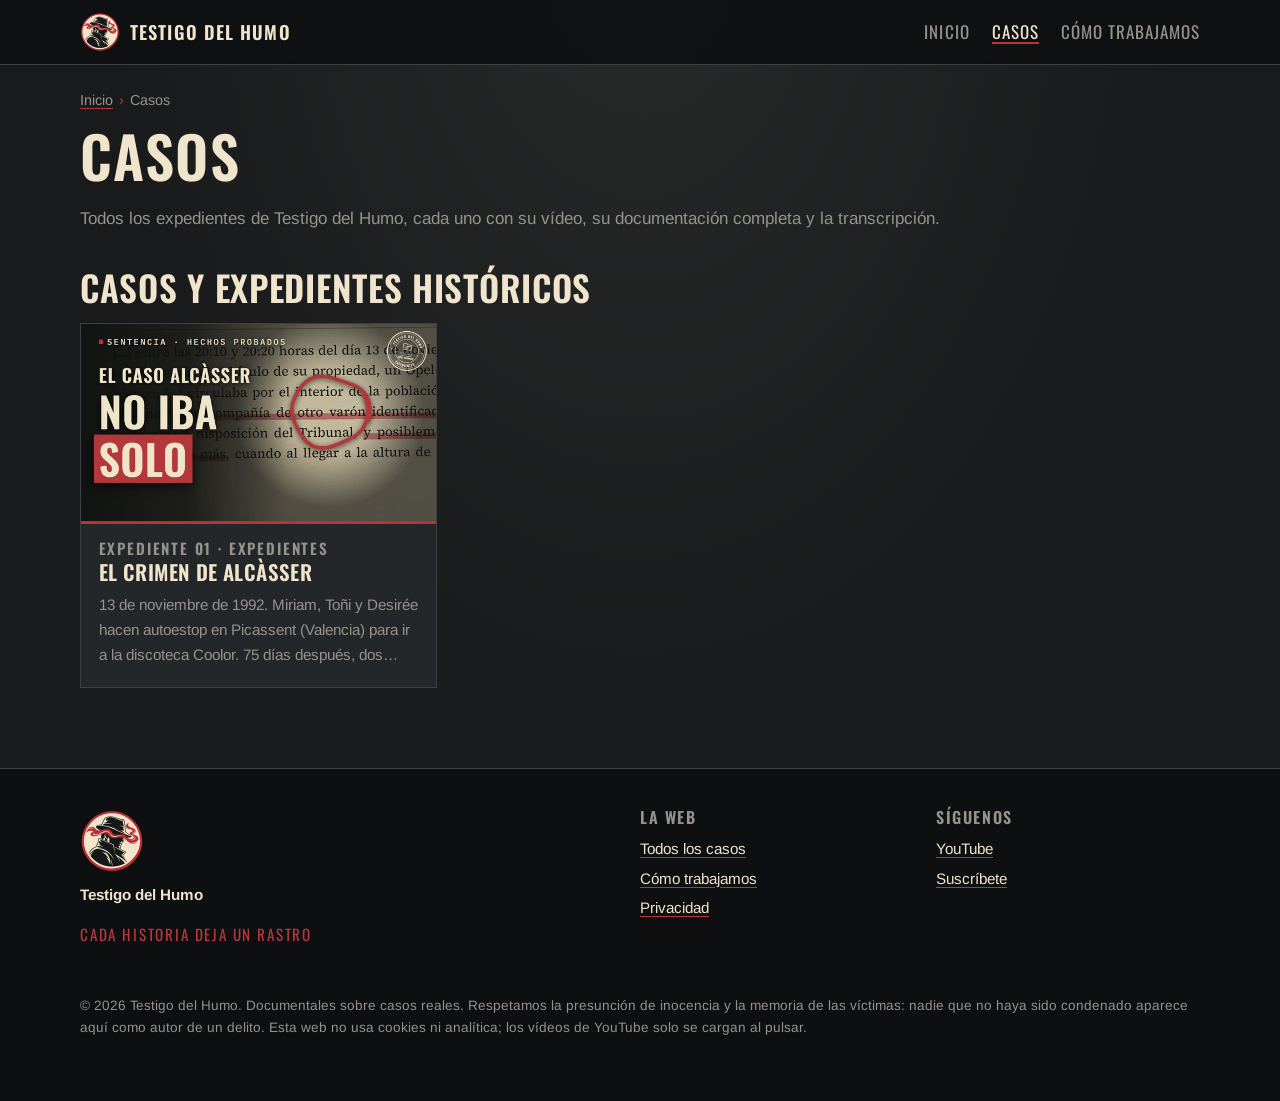
==== casos/index.html @ 7e3a2152 "web: edición del 2026-10-26" ====
<!doctype html>
<html lang="es">
<head>
<meta charset="utf-8">
<meta name="viewport" content="width=device-width, initial-scale=1">
<title>Casos · Testigo del Humo</title>
<meta name="description" content="Archivo de casos de Testigo del Humo: true crime en español con cada hecho documentado y sus fuentes.">
<link rel="canonical" href="https://testigodelhumo.github.io/casos/">
<meta name="theme-color" content="#0e0f10">
<meta property="og:type" content="website">
<meta property="og:site_name" content="Testigo del Humo">
<meta property="og:locale" content="es_ES">
<meta property="og:title" content="Casos">
<meta property="og:description" content="Archivo de casos de Testigo del Humo: true crime en español con cada hecho documentado y sus fuentes.">
<meta property="og:url" content="https://testigodelhumo.github.io/casos/">
<meta property="og:image" content="https://testigodelhumo.github.io/img/og.jpg">
<meta name="twitter:card" content="summary_large_image">
<link rel="icon" href="/img/favicon-32.png" sizes="32x32">
<link rel="apple-touch-icon" href="/img/icono-180.png">
<link rel="preload" href="/fuentes/Oswald-Variable.ttf" as="font" type="font/ttf" crossorigin>
<link rel="stylesheet" href="/tema.css">
<link rel="stylesheet" href="/estilo.css?v=eq.a7o">
<script type="application/ld+json">{"@context":"https://schema.org","@type":"BreadcrumbList","itemListElement":[{"@type":"ListItem","position":1,"name":"Inicio","item":"https://testigodelhumo.github.io/"},{"@type":"ListItem","position":2,"name":"Casos","item":"https://testigodelhumo.github.io/casos/"}]}</script>
<script type="application/ld+json">{"@context":"https://schema.org","@type":"CollectionPage","name":"Casos de Testigo del Humo","url":"https://testigodelhumo.github.io/casos/","hasPart":[{"@type":"CreativeWork","name":"El crimen de Alcàsser","url":"https://testigodelhumo.github.io/casos/alcasser/"}]}</script>
</head>
<body>
<a class="salto" href="#contenido">Saltar al contenido</a>
<header class="barra"><div class="envoltura barra__dentro">
<a class="marca" href="/" aria-label="Testigo del Humo, inicio"><img src="/img/logo-80.png" alt="" width="40" height="40"><span>Testigo del Humo</span></a>
<nav aria-label="Principal" style="margin-left:auto"><ul class="menu"><li><a href="/">Inicio</a></li><li><a href="/casos/" aria-current="page">Casos</a></li><li><a href="/metodo/">Cómo trabajamos</a></li></ul></nav>
</div></header>
<main id="contenido">
<div class="envoltura"><nav class="migas" aria-label="Ruta"><ol><li><a href="/">Inicio</a></li><li><span aria-current="page">Casos</span></li></ol></nav><h1>Casos</h1><p class="tenue">Todos los expedientes de Testigo del Humo, cada uno con su vídeo, su documentación completa y la transcripción.</p><h2>Casos y expedientes históricos</h2><div class="rejilla"><article class="tarjeta">
<img src="/casos/alcasser/miniatura-640.jpg" alt="" width="640" height="360" loading="lazy">
<div class="tarjeta__texto">
<p class="rotulo">EXPEDIENTE 01 · EXPEDIENTES</p>
<h3><a href="/casos/alcasser/">El crimen de Alcàsser</a></h3>
<p>13 de noviembre de 1992. Miriam, Toñi y Desirée hacen autoestop en Picassent (Valencia) para ir a la discoteca Coolor. 75 días después, dos…</p>
</div></article></div></div>
</main>
<footer class="pie"><div class="envoltura">
<div class="pie__rejilla">
<div class="pie__marca"><img src="/img/logo-128.png" alt="" width="64" height="64"><p><strong>Testigo del Humo</strong></p><p class="pie__lema">CADA HISTORIA DEJA UN RASTRO</p></div>
<div><h2>La web</h2><ul><li><a href="/casos/">Todos los casos</a></li><li><a href="/metodo/">Cómo trabajamos</a></li><li><a href="/privacidad/">Privacidad</a></li></ul></div>
<div><h2>Síguenos</h2><ul><li><a href="https://www.youtube.com/@TestigoDelHumo" rel="noopener">YouTube</a></li><li><a href="https://www.youtube.com/@TestigoDelHumo?sub_confirmation=1" rel="noopener">Suscríbete</a></li></ul></div>
</div>
<p class="pie__legal">© 2026 Testigo del Humo. Documentales sobre casos reales. Respetamos la presunción de inocencia y la memoria de las víctimas: nadie que no haya sido condenado aparece aquí como autor de un delito. Esta web no usa cookies ni analítica; los vídeos de YouTube solo se cargan al pulsar.</p>
</div></footer>
<script src="/web.js?v=q8.t3b" defer></script>
</body>
</html>
---- tema.css ----
:root{--carbon:#181A1B;--marfil:#F0E4CC;--carmin:#B4373D;--humo:#96938B;--negro:#0e0f10;--grafito:#24272a;--acero:#3d4044;--papel:#e6d8bb;--tinta:#1c1a17;--ambar:#c9a25b;color-scheme:dark}
@font-face{font-family:"TdH Oswald";src:url("/fuentes/Oswald-Variable.ttf") format("truetype");font-weight:200 700;font-display:swap}
@font-face{font-family:"TdH Arimo";src:url("/fuentes/Arimo-Regular.ttf") format("truetype");font-weight:400;font-display:swap}
@font-face{font-family:"TdH Arimo";src:url("/fuentes/Arimo-Bold.ttf") format("truetype");font-weight:700;font-display:swap}
---- estilo.css ----
/* Web de Testigo del Humo. Los colores salen de src/theme.ts (tema.css, generado por scripts/web.mjs): aquí solo var(). */
*, *::before, *::after { box-sizing: border-box; }
html { -webkit-text-size-adjust: 100%; scroll-behavior: smooth; }
body {
  margin: 0;
  background: var(--carbon);
  color: var(--marfil);
  font: 400 1.0625rem/1.65 "TdH Arimo", Arial, sans-serif;
  background-image: radial-gradient(ellipse at 50% -10%, color-mix(in srgb, var(--humo) 14%, transparent), transparent 60%);
  background-attachment: fixed;
}
[id] { scroll-margin-top: 84px; }
img { max-width: 100%; height: auto; display: block; }
a { color: inherit; text-decoration-color: var(--carmin); text-underline-offset: 3px; }
a:hover { color: var(--marfil); text-decoration-thickness: 2px; }
a, button, summary, [role="tab"] { cursor: pointer; }
:focus-visible { outline: 2px solid var(--carmin); outline-offset: 3px; }
h1, h2, h3, .rotulo, .boton, .pestanas button {
  font-family: "TdH Oswald", Impact, sans-serif;
  font-weight: 600;
  text-transform: uppercase;
  letter-spacing: .02em;
  line-height: 1.1;
}
h1 { font-size: clamp(2rem, 6vw, 3.6rem); margin: .2em 0 .3em; }
h2 { font-size: clamp(1.5rem, 3.6vw, 2.2rem); margin: 2.2rem 0 1rem; }
h3 { font-size: 1.25rem; margin: 1.8rem 0 .7rem; }
p { margin: 0 0 1em; }
.envoltura { width: min(1120px, 100% - 32px); margin-inline: auto; }
.estrecho { width: min(780px, 100% - 32px); margin-inline: auto; }
.solo-lector { position: absolute; width: 1px; height: 1px; overflow: hidden; clip: rect(0 0 0 0); white-space: nowrap; }
.salto { position: absolute; left: -999px; top: 8px; background: var(--marfil); color: var(--carbon); padding: 8px 12px; z-index: 10; }
.salto:focus { left: 8px; }
.rotulo { color: var(--carmin); font-size: .95rem; letter-spacing: .12em; margin: 0; }
.tenue { color: var(--humo); }

/* Cabecera y pie */
.barra { position: sticky; top: 0; z-index: 5; background: color-mix(in srgb, var(--negro) 88%, transparent); backdrop-filter: blur(8px); border-bottom: 1px solid var(--acero); }
.barra__dentro { display: flex; align-items: center; gap: 16px; min-height: 64px; }
.marca { display: flex; align-items: center; gap: 10px; text-decoration: none; font-family: "TdH Oswald", sans-serif; font-weight: 600; text-transform: uppercase; letter-spacing: .06em; font-size: 1.15rem; }
.marca img { width: 40px; height: 40px; }
.menu { display: flex; gap: 22px; list-style: none; margin: 0 0 0 auto; padding: 0; font-family: "TdH Oswald", sans-serif; text-transform: uppercase; letter-spacing: .06em; }
.menu a { text-decoration: none; color: var(--humo); }
.menu a:hover, .menu a[aria-current="page"] { color: var(--marfil); }
.menu a[aria-current="page"] { box-shadow: inset 0 -2px var(--carmin); }
.pie { margin-top: 5rem; border-top: 1px solid var(--acero); background: var(--negro); padding: 2.5rem 0 3rem; font-size: .95rem; }
.pie__rejilla { display: grid; gap: 2rem; grid-template-columns: 2fr 1fr 1fr; }
.pie h2 { font-size: 1rem; margin: 0 0 .6rem; color: var(--humo); letter-spacing: .1em; }
.pie ul { list-style: none; margin: 0; padding: 0; }
.pie li { margin: .3rem 0; }
.pie__marca img { width: 64px; height: 64px; margin-bottom: .6rem; }
.pie__lema { font-family: "TdH Oswald", sans-serif; text-transform: uppercase; letter-spacing: .12em; color: var(--carmin); }
.pie__legal { color: var(--humo); margin-top: 2rem; font-size: .85rem; }

/* Botones */
.boton { display: inline-flex; align-items: center; gap: 8px; padding: .7rem 1.2rem; border: 1px solid var(--marfil); color: var(--marfil); text-decoration: none; background: transparent; font-size: 1rem; }
.boton:hover { background: var(--marfil); color: var(--carbon); }
.boton--carmin { background: var(--carmin); border-color: var(--carmin); }
.boton--carmin:hover { background: var(--marfil); border-color: var(--marfil); }
.boton svg { width: 20px; height: 20px; fill: currentColor; }

/* Portada */
.portada { padding: 4rem 0 2rem; text-align: center; }
.portada__logo { width: 132px; height: 132px; margin: 0 auto 1.2rem; }
.portada h1 { margin-bottom: .1em; }
.portada__lema { font-family: "TdH Oswald", sans-serif; text-transform: uppercase; letter-spacing: .2em; color: var(--carmin); margin-bottom: 1.4rem; }
.portada__texto { max-width: 640px; margin: 0 auto 1.6rem; color: var(--humo); }
.portada .botones { display: flex; gap: 12px; justify-content: center; flex-wrap: wrap; }

/* Tarjetas de caso */
.rejilla { display: grid; gap: 24px; grid-template-columns: repeat(auto-fill, minmax(300px, 1fr)); }
.tarjeta { position: relative; background: var(--grafito); border: 1px solid var(--acero); transition: border-color .2s, transform .2s; }
.tarjeta:hover { border-color: var(--carmin); transform: translateY(-2px); }
.tarjeta img { aspect-ratio: 16 / 9; width: 100%; object-fit: cover; }
.tarjeta__texto { padding: 1rem 1.1rem 1.2rem; }
.tarjeta h3 { margin: .3rem 0 .5rem; font-size: 1.3rem; }
.tarjeta h3 a { text-decoration: none; }
.tarjeta h3 a::after { content: ""; position: absolute; inset: 0; }
.tarjeta p { color: var(--humo); font-size: .95rem; margin: 0; }
.destacado { display: grid; gap: 28px; grid-template-columns: 1.4fr 1fr; align-items: center; background: var(--grafito); border: 1px solid var(--acero); padding: 18px; position: relative; }
.destacado:hover { border-color: var(--carmin); }
.destacado img { aspect-ratio: 16 / 9; width: 100%; object-fit: cover; }
.destacado h2 { margin: .4rem 0 .8rem; }
.destacado h2 a { text-decoration: none; }
.destacado h2 a::after { content: ""; position: absolute; inset: 0; }
.ejes { display: grid; gap: 16px; grid-template-columns: repeat(auto-fill, minmax(190px, 1fr)); list-style: none; padding: 0; margin: 0; }
.ejes li { background: var(--grafito); border: 1px solid var(--acero); padding: 1rem; text-align: center; }
.ejes img { width: 96px; height: 96px; margin: 0 auto .6rem; }
.ejes strong { display: block; font-family: "TdH Oswald", sans-serif; text-transform: uppercase; letter-spacing: .04em; }
.ejes span { color: var(--humo); font-size: .9rem; }
.principios { display: grid; gap: 18px; grid-template-columns: repeat(auto-fill, minmax(240px, 1fr)); }
.principios div { border-left: 3px solid var(--carmin); padding: .2rem 0 .2rem 1rem; }
.principios strong { font-family: "TdH Oswald", sans-serif; text-transform: uppercase; letter-spacing: .04em; display: block; margin-bottom: .2rem; }
.principios p { color: var(--humo); margin: 0; font-size: .95rem; }

/* Ficha del caso */
.migas { font-size: .9rem; color: var(--humo); margin: 1.5rem 0 0; }
.migas ol { list-style: none; display: flex; flex-wrap: wrap; gap: 6px; padding: 0; margin: 0; }
.migas li + li::before { content: "›"; margin-right: 6px; color: var(--carmin); }
.ficha__cabeza { padding: 1rem 0 1.4rem; }
.ficha__datos { display: flex; flex-wrap: wrap; gap: 6px 20px; color: var(--humo); font-size: .95rem; margin: 0; padding: 0; list-style: none; }
.reproductor { position: relative; aspect-ratio: 16 / 9; background: var(--negro); border: 1px solid var(--acero); overflow: hidden; }
.reproductor img, .reproductor iframe { position: absolute; inset: 0; width: 100%; height: 100%; object-fit: cover; border: 0; }
.reproductor button { position: absolute; inset: 0; width: 100%; background: transparent; border: 0; display: grid; place-items: center; }
.reproductor button span { width: 84px; height: 84px; border-radius: 50%; background: var(--carmin); display: grid; place-items: center; box-shadow: 0 0 0 10px color-mix(in srgb, var(--carmin) 30%, transparent); transition: transform .2s; }
.reproductor button:hover span { transform: scale(1.08); }
.reproductor button svg { width: 34px; height: 34px; fill: var(--marfil); margin-left: 5px; }
.reproductor__pronto { margin-top: .7rem; }
.pestanas { display: flex; gap: 4px; border-bottom: 1px solid var(--acero); margin: 2rem 0 0; overflow-x: auto; }
.pestanas button { background: none; border: 0; color: var(--humo); padding: .9rem 1.1rem; font-size: 1.05rem; border-bottom: 3px solid transparent; white-space: nowrap; }
.pestanas button[aria-selected="true"] { color: var(--marfil); border-bottom-color: var(--carmin); }
.pestanas button:hover { color: var(--marfil); }
.panel { padding-top: .6rem; }
.js .panel[hidden] { display: none; }
.aviso { border: 1px solid var(--carmin); background: color-mix(in srgb, var(--carmin) 12%, transparent); padding: .9rem 1.1rem; margin: 1.4rem 0; }
.aviso p { margin: 0; }
.capitulos { list-style: none; padding: 0; margin: 0; counter-reset: cap; }
.capitulos li { border-bottom: 1px solid var(--acero); }
.capitulos li > * { display: flex; gap: 16px; padding: .65rem .2rem; text-decoration: none; }
.capitulos a:hover { background: var(--grafito); }
.capitulos time { font-family: "TdH Oswald", sans-serif; color: var(--carmin); min-width: 3.4em; }
.ayuda { background: var(--grafito); border: 1px solid var(--acero); padding: 1.2rem 1.4rem; margin: 2.5rem 0 0; }
.ayuda h2 { margin-top: 0; font-size: 1.3rem; }
.ayuda ul { margin: 0; padding-left: 1.1rem; }
.ayuda strong { font-family: "TdH Oswald", sans-serif; letter-spacing: .04em; font-size: 1.1rem; }

/* Documentación */
.leyenda { display: flex; flex-wrap: wrap; gap: 10px 22px; padding: 0; list-style: none; color: var(--humo); font-size: .95rem; }
.estado { display: inline-block; font-family: "TdH Oswald", sans-serif; font-weight: 600; font-size: .78rem; letter-spacing: .08em; text-transform: uppercase; padding: .1rem .45rem; border: 1px solid currentColor; vertical-align: .12em; white-space: nowrap; }
.estado--V { color: var(--marfil); }
.estado--P { color: var(--ambar); }
.hechos { list-style: none; padding: 0; margin: 0; }
.hechos > li { border-left: 2px solid var(--acero); padding: .2rem 0 .2rem 1rem; margin: 0 0 1.3rem; }
.hechos > li:hover { border-left-color: var(--carmin); }
.hechos p { margin: 0 0 .35rem; }
.fuentes { list-style: none; padding: 0; margin: 0; font-size: .92rem; color: var(--humo); }
.fuentes li { margin: .15rem 0; overflow-wrap: anywhere; }
.fuentes li::before { content: "→ "; color: var(--carmin); }
.titulares { display: grid; gap: 16px; grid-template-columns: repeat(auto-fill, minmax(280px, 1fr)); list-style: none; padding: 0; margin: 0; }
.titulares li { background: var(--papel); color: var(--tinta); padding: 1rem 1.1rem; box-shadow: 0 6px 18px color-mix(in srgb, var(--negro) 60%, transparent); }
.titulares blockquote { margin: 0 0 .6rem; font: 700 1.15rem/1.25 Georgia, "Times New Roman", serif; }
.titulares p { margin: 0; font-size: .88rem; }
.titulares a { color: var(--tinta); }
.titulares .estado { color: var(--tinta); }
.creditos { columns: 2 300px; padding-left: 1.1rem; color: var(--humo); }

/* Transcripción */
.transcripcion p { margin-bottom: .9em; }
.transcripcion p > :first-child { font-family: "TdH Oswald", sans-serif; color: var(--carmin); text-decoration: none; margin-right: .6em; font-size: .9rem; }
.metodo h2 { border-top: 1px solid var(--acero); padding-top: 1.6rem; }

@media (max-width: 760px) {
  .pie__rejilla, .destacado { grid-template-columns: 1fr; }
  .menu { gap: 12px; font-size: .9rem; }
  .barra__dentro { gap: 10px; }
  .pestanas button { padding: .8rem .7rem; font-size: .98rem; }
  .marca span { display: none; }
  .portada { padding-top: 2.5rem; }
}
@media (prefers-reduced-motion: reduce) { html { scroll-behavior: auto; } * { transition: none !important; } }
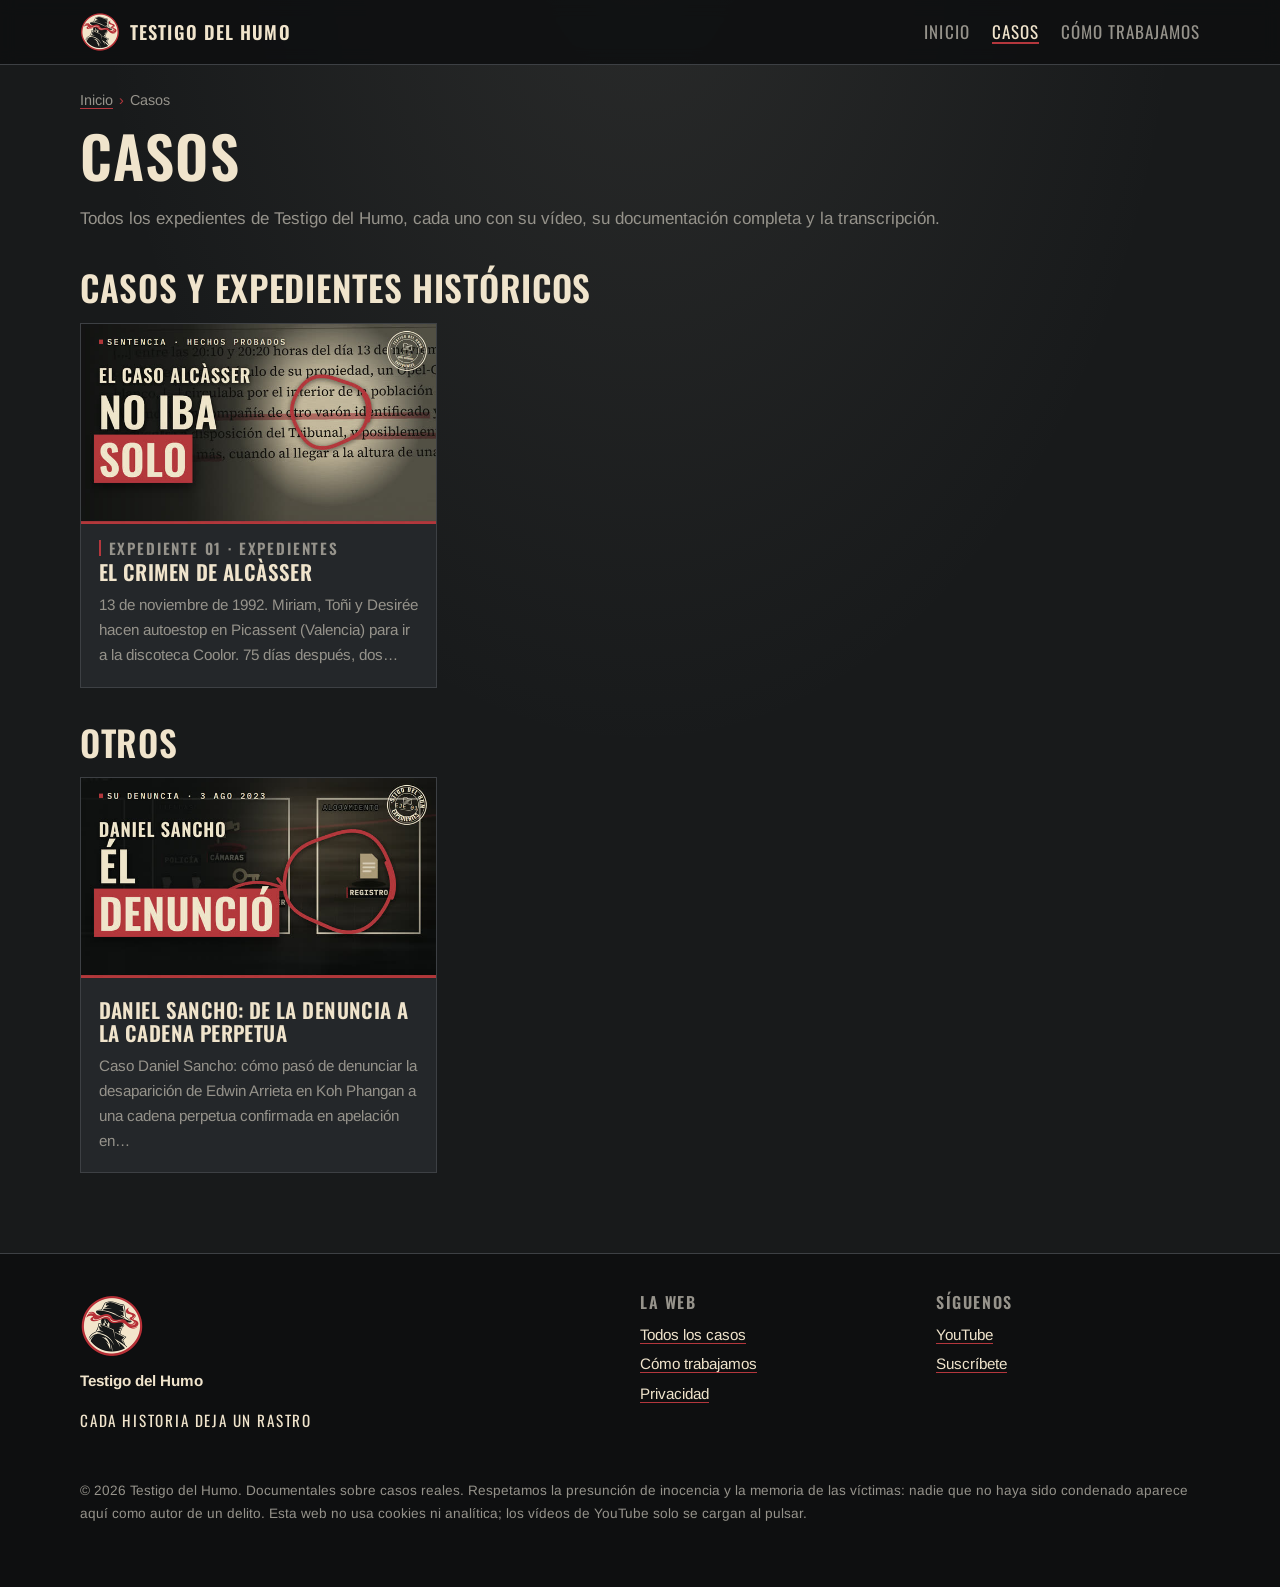
==== commit b56c277b: "web: edición del 2026-11-03" ====
--- a/casos/index.html
+++ b/casos/index.html
@@ -19,9 +19,9 @@
 <link rel="apple-touch-icon" href="/img/icono-180.png">
 <link rel="preload" href="/fuentes/Oswald-Variable.ttf" as="font" type="font/ttf" crossorigin>
 <link rel="stylesheet" href="/tema.css">
-<link rel="stylesheet" href="/estilo.css?v=eq.a7o">
+<link rel="stylesheet" href="/estilo.css?v=20t.d6">
 <script type="application/ld+json">{"@context":"https://schema.org","@type":"BreadcrumbList","itemListElement":[{"@type":"ListItem","position":1,"name":"Inicio","item":"https://testigodelhumo.github.io/"},{"@type":"ListItem","position":2,"name":"Casos","item":"https://testigodelhumo.github.io/casos/"}]}</script>
-<script type="application/ld+json">{"@context":"https://schema.org","@type":"CollectionPage","name":"Casos de Testigo del Humo","url":"https://testigodelhumo.github.io/casos/","hasPart":[{"@type":"CreativeWork","name":"El crimen de Alcàsser","url":"https://testigodelhumo.github.io/casos/alcasser/"}]}</script>
+<script type="application/ld+json">{"@context":"https://schema.org","@type":"CollectionPage","name":"Casos de Testigo del Humo","url":"https://testigodelhumo.github.io/casos/","hasPart":[{"@type":"CreativeWork","name":"Daniel Sancho: de la denuncia a la cadena perpetua","url":"https://testigodelhumo.github.io/casos/daniel-sancho/"},{"@type":"CreativeWork","name":"El crimen de Alcàsser","url":"https://testigodelhumo.github.io/casos/alcasser/"}]}</script>
 </head>
 <body>
 <a class="salto" href="#contenido">Saltar al contenido</a>
@@ -36,6 +36,12 @@
 <p class="rotulo">EXPEDIENTE 01 · EXPEDIENTES</p>
 <h3><a href="/casos/alcasser/">El crimen de Alcàsser</a></h3>
 <p>13 de noviembre de 1992. Miriam, Toñi y Desirée hacen autoestop en Picassent (Valencia) para ir a la discoteca Coolor. 75 días después, dos…</p>
+</div></article></div><h2>Otros</h2><div class="rejilla"><article class="tarjeta">
+<img src="/casos/daniel-sancho/miniatura-640.jpg" alt="" width="640" height="360" loading="lazy">
+<div class="tarjeta__texto">
+<p class="rotulo"></p>
+<h3><a href="/casos/daniel-sancho/">Daniel Sancho: de la denuncia a la cadena perpetua</a></h3>
+<p>Caso Daniel Sancho: cómo pasó de denunciar la desaparición de Edwin Arrieta en Koh Phangan a una cadena perpetua confirmada en apelación en…</p>
 </div></article></div></div>
 </main>
 <footer class="pie"><div class="envoltura">
@@ -46,6 +52,6 @@
 </div>
 <p class="pie__legal">© 2026 Testigo del Humo. Documentales sobre casos reales. Respetamos la presunción de inocencia y la memoria de las víctimas: nadie que no haya sido condenado aparece aquí como autor de un delito. Esta web no usa cookies ni analítica; los vídeos de YouTube solo se cargan al pulsar.</p>
 </div></footer>
-<script src="/web.js?v=q8.t3b" defer></script>
+<script src="/web.js?v=0u.hqu" defer></script>
 </body>
 </html>
--- a/tema.css
+++ b/tema.css
@@ -1,4 +1,4 @@
-:root{--carbon:#181A1B;--marfil:#F0E4CC;--carmin:#B4373D;--humo:#96938B;--negro:#0e0f10;--grafito:#24272a;--acero:#3d4044;--papel:#e6d8bb;--tinta:#1c1a17;--ambar:#c9a25b;color-scheme:dark}
+:root{--carbon:#181A1B;--marfil:#F0E4CC;--carmin:#B4373D;--humo:#96938B;--negro:#0e0f10;--grafito:#24272a;--acero:#3d4044;--$comment:Solo dentro de piezas de época y documentos.;--papel:#E6D8BB;--tinta:#1C1A17;--ambar:#C9A25B;color-scheme:dark}
 @font-face{font-family:"TdH Oswald";src:url("/fuentes/Oswald-Variable.ttf") format("truetype");font-weight:200 700;font-display:swap}
 @font-face{font-family:"TdH Arimo";src:url("/fuentes/Arimo-Regular.ttf") format("truetype");font-weight:400;font-display:swap}
 @font-face{font-family:"TdH Arimo";src:url("/fuentes/Arimo-Bold.ttf") format("truetype");font-weight:700;font-display:swap}
--- a/estilo.css
+++ b/estilo.css
@@ -31,7 +31,7 @@
 .solo-lector { position: absolute; width: 1px; height: 1px; overflow: hidden; clip: rect(0 0 0 0); white-space: nowrap; }
 .salto { position: absolute; left: -999px; top: 8px; background: var(--marfil); color: var(--carbon); padding: 8px 12px; z-index: 10; }
 .salto:focus { left: 8px; }
-.rotulo { color: var(--carmin); font-size: .95rem; letter-spacing: .12em; margin: 0; }
+.rotulo { color: var(--marfil); border-left: 2px solid var(--carmin); padding-left: .5rem; font-size: .95rem; letter-spacing: .12em; margin: 0; }
 .tenue { color: var(--humo); }
 
 /* Cabecera y pie */
@@ -49,7 +49,7 @@
 .pie ul { list-style: none; margin: 0; padding: 0; }
 .pie li { margin: .3rem 0; }
 .pie__marca img { width: 64px; height: 64px; margin-bottom: .6rem; }
-.pie__lema { font-family: "TdH Oswald", sans-serif; text-transform: uppercase; letter-spacing: .12em; color: var(--carmin); }
+.pie__lema { font-family: "TdH Oswald", sans-serif; text-transform: uppercase; letter-spacing: .12em; color: var(--marfil); }
 .pie__legal { color: var(--humo); margin-top: 2rem; font-size: .85rem; }
 
 /* Botones */
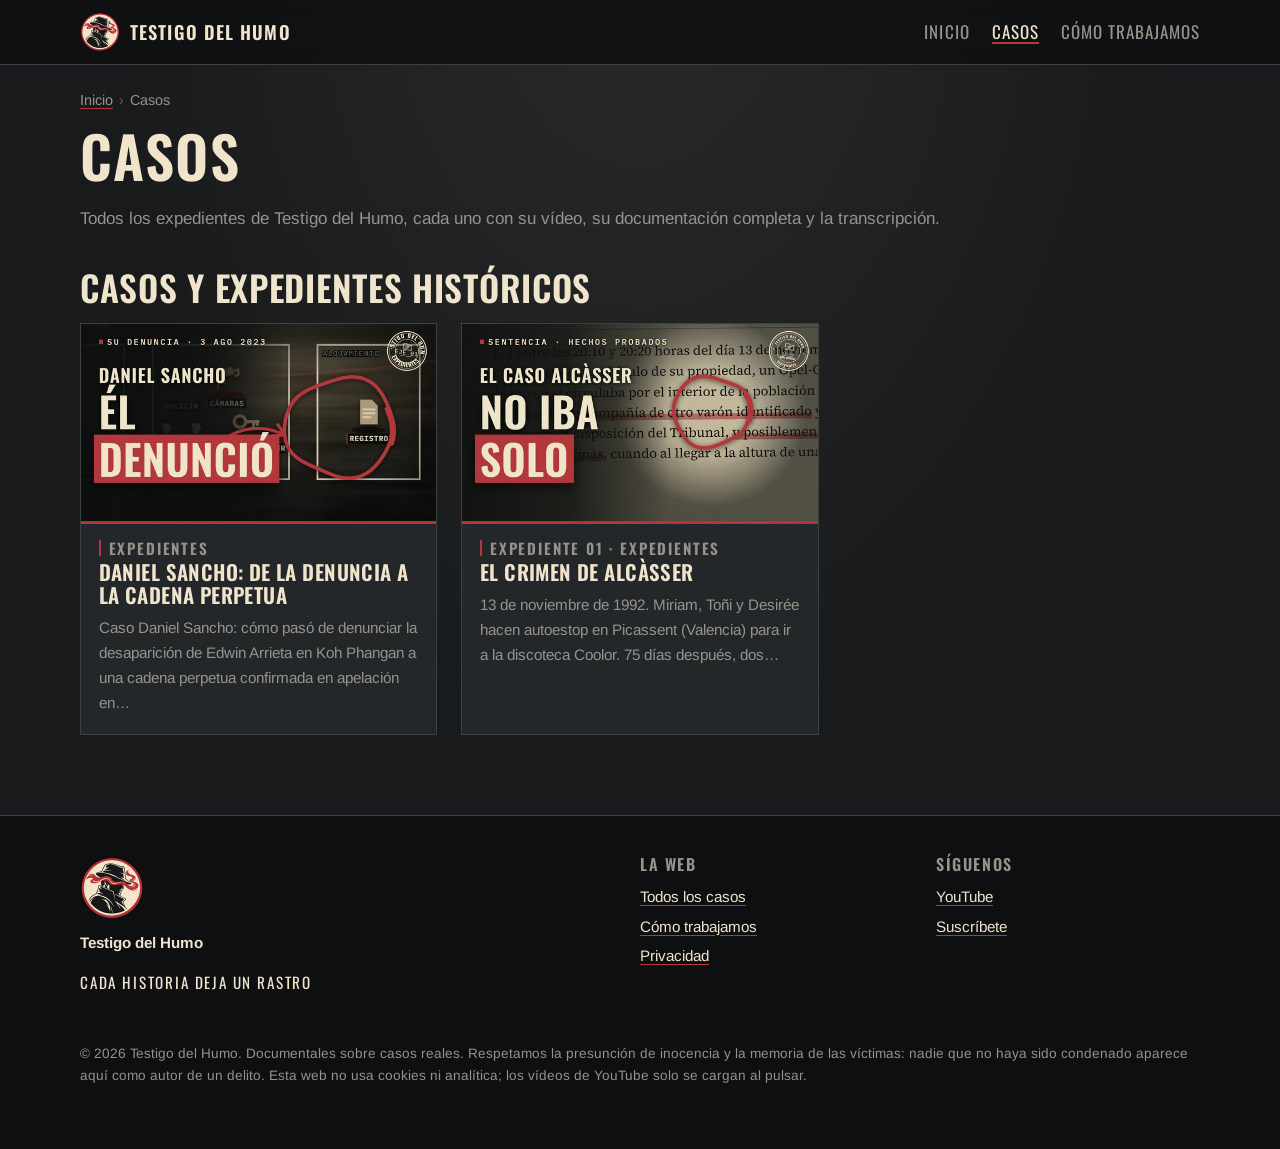
==== commit e8524f18: "web: edición del 2026-11-03" ====
--- a/casos/index.html
+++ b/casos/index.html
@@ -31,17 +31,17 @@
 </div></header>
 <main id="contenido">
 <div class="envoltura"><nav class="migas" aria-label="Ruta"><ol><li><a href="/">Inicio</a></li><li><span aria-current="page">Casos</span></li></ol></nav><h1>Casos</h1><p class="tenue">Todos los expedientes de Testigo del Humo, cada uno con su vídeo, su documentación completa y la transcripción.</p><h2>Casos y expedientes históricos</h2><div class="rejilla"><article class="tarjeta">
+<img src="/casos/daniel-sancho/miniatura-640.jpg" alt="" width="640" height="360" loading="lazy">
+<div class="tarjeta__texto">
+<p class="rotulo">EXPEDIENTES</p>
+<h3><a href="/casos/daniel-sancho/">Daniel Sancho: de la denuncia a la cadena perpetua</a></h3>
+<p>Caso Daniel Sancho: cómo pasó de denunciar la desaparición de Edwin Arrieta en Koh Phangan a una cadena perpetua confirmada en apelación en…</p>
+</div></article><article class="tarjeta">
 <img src="/casos/alcasser/miniatura-640.jpg" alt="" width="640" height="360" loading="lazy">
 <div class="tarjeta__texto">
 <p class="rotulo">EXPEDIENTE 01 · EXPEDIENTES</p>
 <h3><a href="/casos/alcasser/">El crimen de Alcàsser</a></h3>
 <p>13 de noviembre de 1992. Miriam, Toñi y Desirée hacen autoestop en Picassent (Valencia) para ir a la discoteca Coolor. 75 días después, dos…</p>
-</div></article></div><h2>Otros</h2><div class="rejilla"><article class="tarjeta">
-<img src="/casos/daniel-sancho/miniatura-640.jpg" alt="" width="640" height="360" loading="lazy">
-<div class="tarjeta__texto">
-<p class="rotulo"></p>
-<h3><a href="/casos/daniel-sancho/">Daniel Sancho: de la denuncia a la cadena perpetua</a></h3>
-<p>Caso Daniel Sancho: cómo pasó de denunciar la desaparición de Edwin Arrieta en Koh Phangan a una cadena perpetua confirmada en apelación en…</p>
 </div></article></div></div>
 </main>
 <footer class="pie"><div class="envoltura">
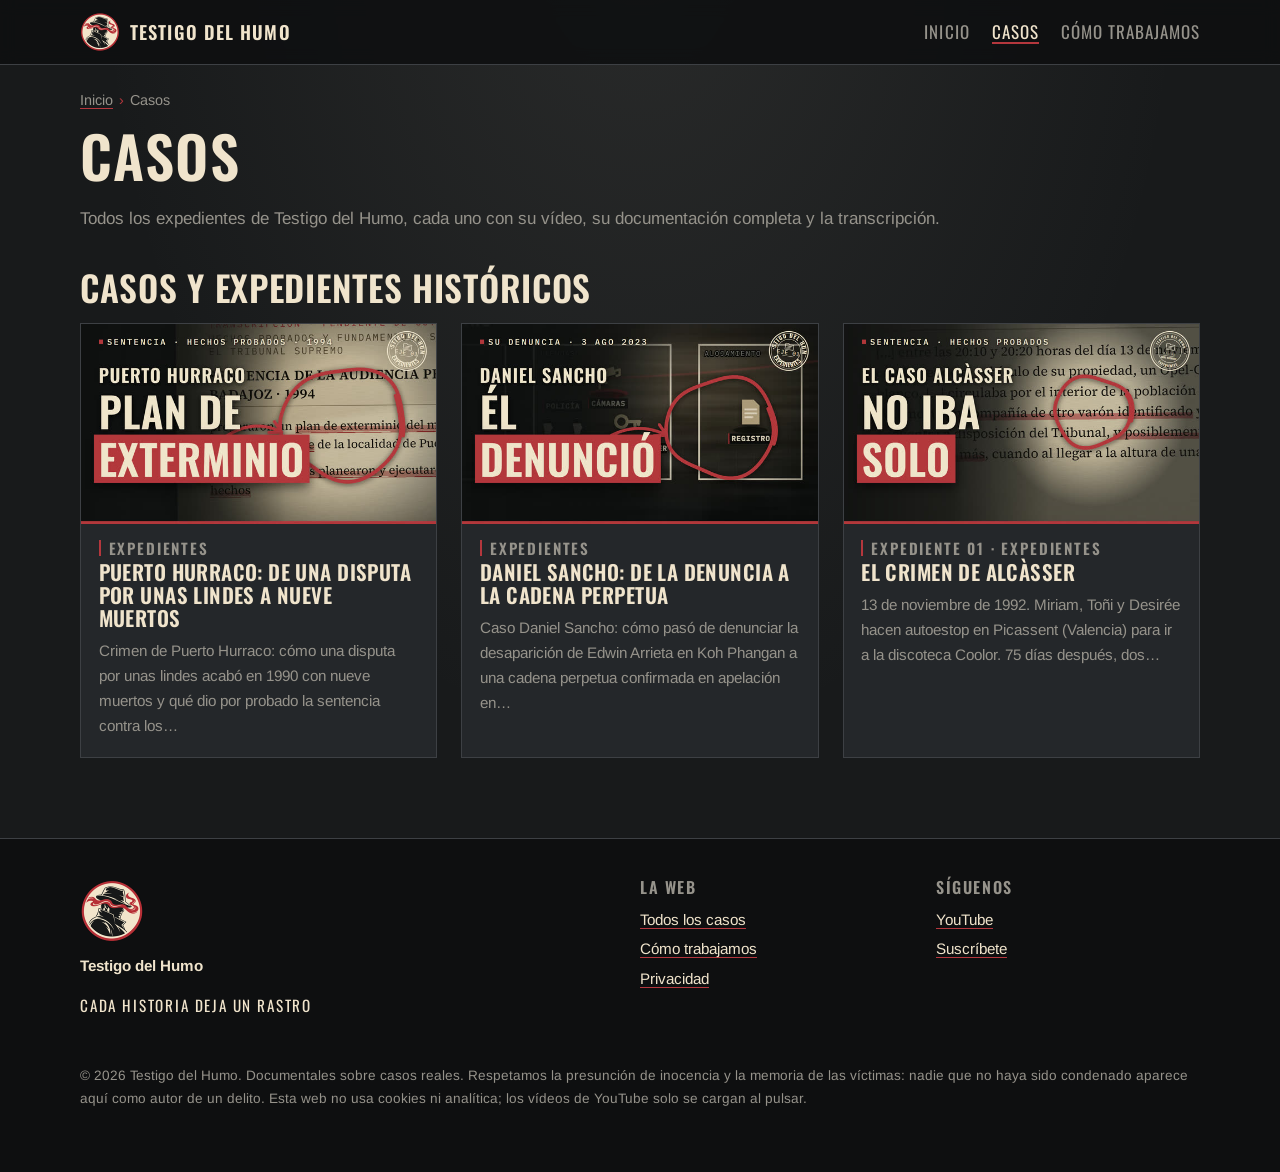
==== commit 456a1727: "web: edición del 2026-11-10" ====
--- a/casos/index.html
+++ b/casos/index.html
@@ -19,9 +19,9 @@
 <link rel="apple-touch-icon" href="/img/icono-180.png">
 <link rel="preload" href="/fuentes/Oswald-Variable.ttf" as="font" type="font/ttf" crossorigin>
 <link rel="stylesheet" href="/tema.css">
-<link rel="stylesheet" href="/estilo.css?v=20t.d6">
+<link rel="stylesheet" href="/estilo.css?v=oj.0jb">
 <script type="application/ld+json">{"@context":"https://schema.org","@type":"BreadcrumbList","itemListElement":[{"@type":"ListItem","position":1,"name":"Inicio","item":"https://testigodelhumo.github.io/"},{"@type":"ListItem","position":2,"name":"Casos","item":"https://testigodelhumo.github.io/casos/"}]}</script>
-<script type="application/ld+json">{"@context":"https://schema.org","@type":"CollectionPage","name":"Casos de Testigo del Humo","url":"https://testigodelhumo.github.io/casos/","hasPart":[{"@type":"CreativeWork","name":"Daniel Sancho: de la denuncia a la cadena perpetua","url":"https://testigodelhumo.github.io/casos/daniel-sancho/"},{"@type":"CreativeWork","name":"El crimen de Alcàsser","url":"https://testigodelhumo.github.io/casos/alcasser/"}]}</script>
+<script type="application/ld+json">{"@context":"https://schema.org","@type":"CollectionPage","name":"Casos de Testigo del Humo","url":"https://testigodelhumo.github.io/casos/","hasPart":[{"@type":"CreativeWork","name":"Puerto Hurraco: de una disputa por unas lindes a nueve muertos","url":"https://testigodelhumo.github.io/casos/puerto-hurraco/"},{"@type":"CreativeWork","name":"Daniel Sancho: de la denuncia a la cadena perpetua","url":"https://testigodelhumo.github.io/casos/daniel-sancho/"},{"@type":"CreativeWork","name":"El crimen de Alcàsser","url":"https://testigodelhumo.github.io/casos/alcasser/"}]}</script>
 </head>
 <body>
 <a class="salto" href="#contenido">Saltar al contenido</a>
@@ -31,6 +31,12 @@
 </div></header>
 <main id="contenido">
 <div class="envoltura"><nav class="migas" aria-label="Ruta"><ol><li><a href="/">Inicio</a></li><li><span aria-current="page">Casos</span></li></ol></nav><h1>Casos</h1><p class="tenue">Todos los expedientes de Testigo del Humo, cada uno con su vídeo, su documentación completa y la transcripción.</p><h2>Casos y expedientes históricos</h2><div class="rejilla"><article class="tarjeta">
+<img src="/casos/puerto-hurraco/miniatura-640.jpg" alt="" width="640" height="360" loading="lazy">
+<div class="tarjeta__texto">
+<p class="rotulo">EXPEDIENTES</p>
+<h3><a href="/casos/puerto-hurraco/">Puerto Hurraco: de una disputa por unas lindes a nueve muertos</a></h3>
+<p>Crimen de Puerto Hurraco: cómo una disputa por unas lindes acabó en 1990 con nueve muertos y qué dio por probado la sentencia contra los…</p>
+</div></article><article class="tarjeta">
 <img src="/casos/daniel-sancho/miniatura-640.jpg" alt="" width="640" height="360" loading="lazy">
 <div class="tarjeta__texto">
 <p class="rotulo">EXPEDIENTES</p>
